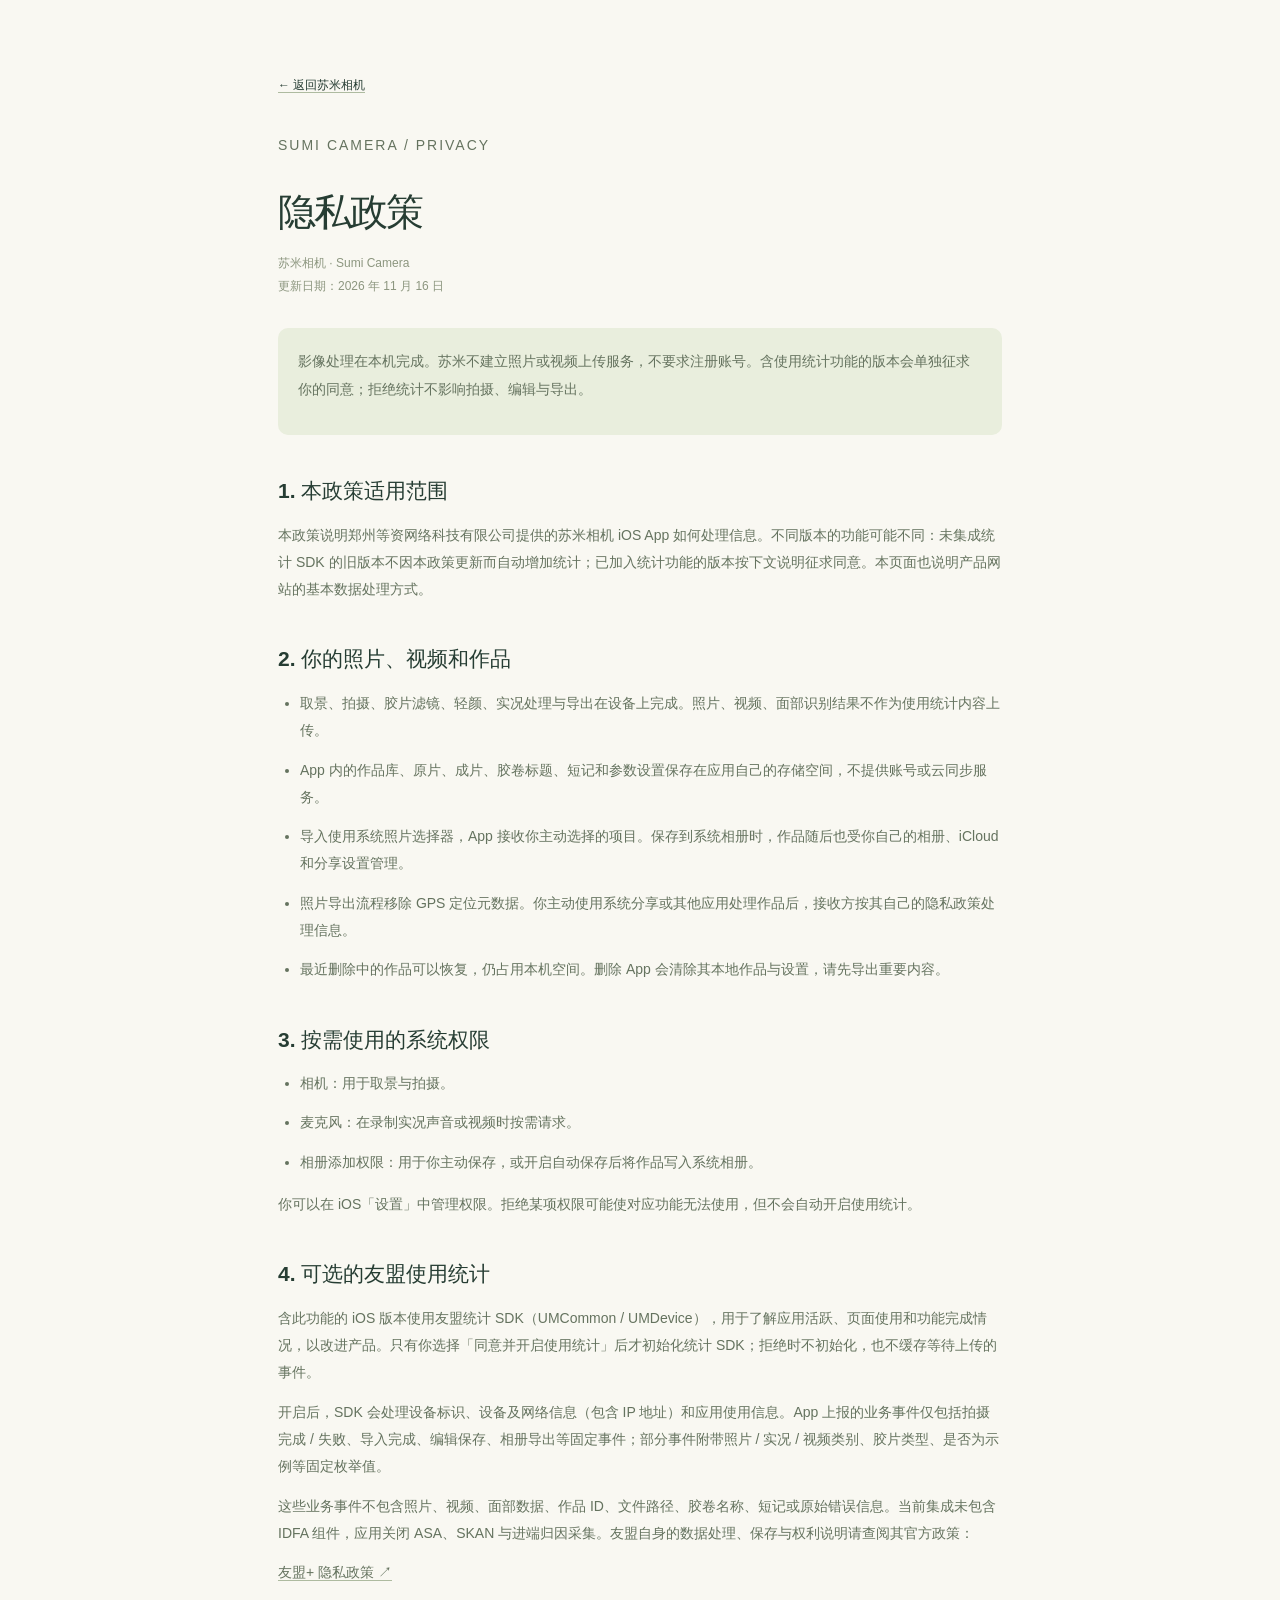
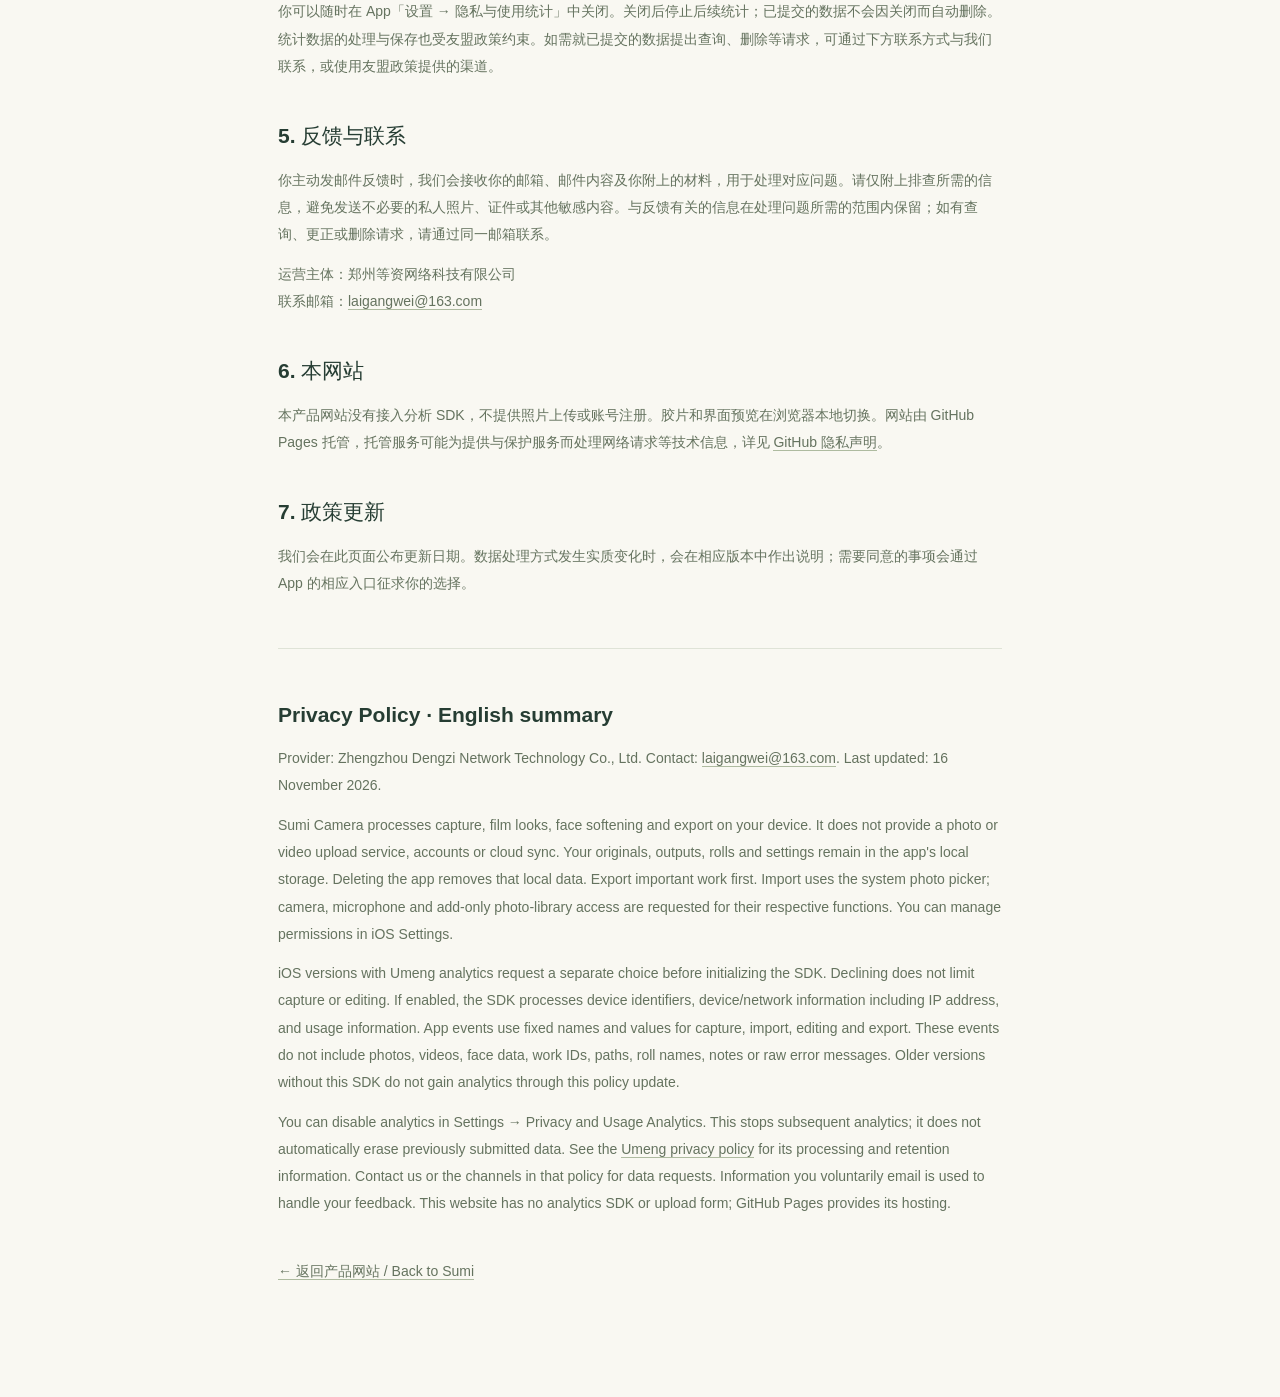
==== privacy.html @ a6e63b5b "将苏米相机支持页升级为完整产品网站 延续浅色胶片风格，加入真实 iOS 界面、胶卷与配方介绍及六款同源胶片预览。保留支持邮箱并按现有授权流程更新隐私说明。" ====
<!doctype html>
<html lang="zh-Hans"><head><meta charset="utf-8"><meta name="viewport" content="width=device-width,initial-scale=1"><meta name="theme-color" content="#f9f8f2"><title>隐私政策 · 苏米相机 Sumi Camera</title><meta name="description" content="苏米相机的影像本机处理、权限、可选使用统计及隐私联系方式。"><link rel="icon" href="assets/icon.png"><link rel="stylesheet" href="style.css?v=20261116-sumi"></head>
<body><main class="policy-page"><a class="back-link" href="index.html">← 返回苏米相机</a><p class="eyebrow" style="margin-top:35px">SUMI CAMERA / PRIVACY</p><h1>隐私政策</h1><p class="policy-meta">苏米相机 · Sumi Camera<br>更新日期：2026 年 11 月 16 日</p><div class="policy-callout"><p>影像处理在本机完成。苏米不建立照片或视频上传服务，不要求注册账号。含使用统计功能的版本会单独征求你的同意；拒绝统计不影响拍摄、编辑与导出。</p></div>
<h2>1. 本政策适用范围</h2><p>本政策说明郑州等资网络科技有限公司提供的苏米相机 iOS App 如何处理信息。不同版本的功能可能不同：未集成统计 SDK 的旧版本不因本政策更新而自动增加统计；已加入统计功能的版本按下文说明征求同意。本页面也说明产品网站的基本数据处理方式。</p>
<h2>2. 你的照片、视频和作品</h2><ul><li>取景、拍摄、胶片滤镜、轻颜、实况处理与导出在设备上完成。照片、视频、面部识别结果不作为使用统计内容上传。</li><li>App 内的作品库、原片、成片、胶卷标题、短记和参数设置保存在应用自己的存储空间，不提供账号或云同步服务。</li><li>导入使用系统照片选择器，App 接收你主动选择的项目。保存到系统相册时，作品随后也受你自己的相册、iCloud 和分享设置管理。</li><li>照片导出流程移除 GPS 定位元数据。你主动使用系统分享或其他应用处理作品后，接收方按其自己的隐私政策处理信息。</li><li>最近删除中的作品可以恢复，仍占用本机空间。删除 App 会清除其本地作品与设置，请先导出重要内容。</li></ul>
<h2>3. 按需使用的系统权限</h2><ul><li><strong>相机：</strong>用于取景与拍摄。</li><li><strong>麦克风：</strong>在录制实况声音或视频时按需请求。</li><li><strong>相册添加权限：</strong>用于你主动保存，或开启自动保存后将作品写入系统相册。</li></ul><p>你可以在 iOS「设置」中管理权限。拒绝某项权限可能使对应功能无法使用，但不会自动开启使用统计。</p>
<h2>4. 可选的友盟使用统计</h2><p>含此功能的 iOS 版本使用友盟统计 SDK（UMCommon / UMDevice），用于了解应用活跃、页面使用和功能完成情况，以改进产品。只有你选择「同意并开启使用统计」后才初始化统计 SDK；拒绝时不初始化，也不缓存等待上传的事件。</p><p>开启后，SDK 会处理设备标识、设备及网络信息（包含 IP 地址）和应用使用信息。App 上报的业务事件仅包括拍摄完成 / 失败、导入完成、编辑保存、相册导出等固定事件；部分事件附带照片 / 实况 / 视频类别、胶片类型、是否为示例等固定枚举值。</p><p>这些业务事件不包含照片、视频、面部数据、作品 ID、文件路径、胶卷名称、短记或原始错误信息。当前集成未包含 IDFA 组件，应用关闭 ASA、SKAN 与进端归因采集。友盟自身的数据处理、保存与权利说明请查阅其官方政策：</p><p><a href="https://www.umeng.com/page/policy" target="_blank" rel="noopener noreferrer">友盟+ 隐私政策 ↗</a></p><p>你可以随时在 App「设置 → 隐私与使用统计」中关闭。关闭后停止后续统计；已提交的数据不会因关闭而自动删除。统计数据的处理与保存也受友盟政策约束。如需就已提交的数据提出查询、删除等请求，可通过下方联系方式与我们联系，或使用友盟政策提供的渠道。</p>
<h2>5. 反馈与联系</h2><p>你主动发邮件反馈时，我们会接收你的邮箱、邮件内容及你附上的材料，用于处理对应问题。请仅附上排查所需的信息，避免发送不必要的私人照片、证件或其他敏感内容。与反馈有关的信息在处理问题所需的范围内保留；如有查询、更正或删除请求，请通过同一邮箱联系。</p><p>运营主体：郑州等资网络科技有限公司<br>联系邮箱：<a href="mailto:laigangwei@163.com">laigangwei@163.com</a></p>
<h2>6. 本网站</h2><p>本产品网站没有接入分析 SDK，不提供照片上传或账号注册。胶片和界面预览在浏览器本地切换。网站由 GitHub Pages 托管，托管服务可能为提供与保护服务而处理网络请求等技术信息，详见 <a href="https://docs.github.com/en/site-policy/privacy-policies/github-general-privacy-statement" target="_blank" rel="noopener noreferrer">GitHub 隐私声明</a>。</p>
<h2>7. 政策更新</h2><p>我们会在此页面公布更新日期。数据处理方式发生实质变化时，会在相应版本中作出说明；需要同意的事项会通过 App 的相应入口征求你的选择。</p>
<hr><h2 lang="en">Privacy Policy · English summary</h2><div lang="en"><p>Provider: Zhengzhou Dengzi Network Technology Co., Ltd. Contact: <a href="mailto:laigangwei@163.com">laigangwei@163.com</a>. Last updated: 16 November 2026.</p><p>Sumi Camera processes capture, film looks, face softening and export on your device. It does not provide a photo or video upload service, accounts or cloud sync. Your originals, outputs, rolls and settings remain in the app's local storage. Deleting the app removes that local data. Export important work first. Import uses the system photo picker; camera, microphone and add-only photo-library access are requested for their respective functions. You can manage permissions in iOS Settings.</p><p>iOS versions with Umeng analytics request a separate choice before initializing the SDK. Declining does not limit capture or editing. If enabled, the SDK processes device identifiers, device/network information including IP address, and usage information. App events use fixed names and values for capture, import, editing and export. These events do not include photos, videos, face data, work IDs, paths, roll names, notes or raw error messages. Older versions without this SDK do not gain analytics through this policy update.</p><p>You can disable analytics in Settings → Privacy and Usage Analytics. This stops subsequent analytics; it does not automatically erase previously submitted data. See the <a href="https://www.umeng.com/page/policy">Umeng privacy policy</a> for its processing and retention information. Contact us or the channels in that policy for data requests. Information you voluntarily email is used to handle your feedback. This website has no analytics SDK or upload form; GitHub Pages provides its hosting.</p></div><p style="margin-top:40px"><a href="index.html">← 返回产品网站 / Back to Sumi</a></p></main></body></html>
---- style.css ----
:root{color-scheme:light;--paper:#f9f8f2;--ink:#263d33;--muted:#727b6c;--sage:#e8ecdf;--line:#dfe3d7;--gold:#b2a078;font-family:-apple-system,BlinkMacSystemFont,"PingFang SC","Microsoft YaHei",sans-serif;font-synthesis:none}
*{box-sizing:border-box}html{scroll-behavior:smooth;scroll-padding-top:100px}body{margin:0;background:var(--paper);color:var(--ink);font-size:15px;line-height:1.8}a{color:inherit;text-decoration:none}button{font:inherit;color:inherit;cursor:pointer}img{display:block;max-width:100%}button,a,summary{-webkit-tap-highlight-color:transparent}button:focus-visible,a:focus-visible,summary:focus-visible{outline:3px solid #929f78;outline-offset:5px}p,h1,h2,h3,figure{margin:0}button{touch-action:manipulation}::selection{background:#d7dfc5}.wrap{width:min(1120px,calc(100% - 80px));margin-inline:auto}.section{padding:110px 0}.eyebrow{font-size:11px;font-weight:500;letter-spacing:2px;color:var(--muted)}h1,h2,h3{font-weight:570}h1,h2{letter-spacing:-2px;line-height:1.22}h2{font-size:52px}h3{line-height:1.5;letter-spacing:-.5px}.skip-link{position:fixed;top:-100px;left:20px;padding:10px 20px;background:#fff;z-index:10}.skip-link:focus{top:10px}.button{display:inline-flex;align-items:center;justify-content:center;gap:24px;padding:13px 25px;background:var(--ink);color:#fff;border:1px solid var(--ink);border-radius:40px;font-size:13px;line-height:1.7;transition:background .2s,transform .2s}.button:hover{background:#45624c;transform:translateY(-2px)}.button.small{font-size:12px;padding:9px 19px;gap:15px}.text-link{display:inline-flex;align-items:center;gap:20px;border-bottom:1px solid #b6c0ab;padding-bottom:4px;font-size:13px}.text-link:hover{color:#637953}.availability{color:var(--muted);font-size:11px;letter-spacing:.3px}
.site-header{position:sticky;top:0;z-index:5;background:rgba(249,248,242,.92);backdrop-filter:blur(20px);border-bottom:1px solid #e6e8de}.header-inner{width:min(1280px,calc(100% - 64px));height:83px;margin:auto;display:flex;align-items:center;justify-content:space-between;gap:24px}.brand{display:flex;gap:12px;align-items:center}.brand img{width:38px;height:38px;border-radius:11px}.brand-name{font:30px/1 Georgia,"Times New Roman",serif;letter-spacing:-1.2px;display:flex;align-items:center;gap:17px}.brand-name>span{font:12px/1.5 -apple-system,"PingFang SC",sans-serif;letter-spacing:1px;padding-left:16px;border-left:1px solid #cfd6c8}.site-header nav{display:flex;gap:33px;font-size:12px;color:#6e7868}.site-header nav a:hover{color:var(--ink)}
.hero{position:relative;overflow:hidden;background:radial-gradient(ellipse at 82% 20%,#e7eddd 0,transparent 53%),radial-gradient(ellipse at 26% 50%,#fbf8e9 0,transparent 63%)}.hero-grid{display:grid;grid-template-columns:1.03fr 1fr;align-items:center;gap:25px;padding-top:65px;padding-bottom:55px}.hero h1{font-size:clamp(48px,5.25vw,70px);margin:28px 0 29px;line-height:1.25}.hero-description{font-size:15px;line-height:2;color:#6e7867}.hero-actions{display:flex;gap:26px;align-items:center;margin-top:32px;flex-wrap:wrap}.hero-copy>.availability{margin-top:17px}.hero-notes{display:flex;gap:21px;margin-top:40px;font-size:11px;color:#78836f}.hero-notes span:before{content:'·';margin-right:7px}.hero-visual{position:relative;min-height:655px;margin-right:-10px}.hero-halo{position:absolute;width:475px;height:475px;border:1px solid #dbe2cf;border-radius:50%;left:15px;top:80px;background:radial-gradient(circle,#dce4cc88,transparent 70%)}.hero-halo:before{content:'';position:absolute;inset:28px;border:1px solid #dfe5d6;border-radius:50%}.phone{display:block;border:6px solid #252b24;border-radius:30px;background:#0b0e0b;box-shadow:0 25px 45px #263b3326,0 3px 6px #263b3317;transition:transform .25s}.phone:hover{transform:translateY(-4px)}.phone img{width:100%;height:auto;border-radius:23px}.hero-camera{position:absolute;width:262px;right:9px;top:0;z-index:2}.hero-roll{position:absolute;width:200px;left:13px;top:131px;transform:rotate(-5deg);z-index:1}.hero-visual figcaption{font-size:11px;color:#6a7760;margin-top:15px;text-align:center}.hero-camera figcaption{margin-top:18px}.screen-note{position:absolute;font-size:10px;letter-spacing:.5px;color:#8c9582;bottom:0;left:0;right:0;text-align:center}.hero-bottom{border-top:1px solid #dbe0d0;display:flex;align-items:center;gap:38px;font-size:11px;color:#7b856f;padding-top:22px;padding-bottom:24px}.hero-bottom a{margin-left:auto;display:flex;gap:20px}
.moment-section{padding:90px 0 10px}.moment{position:relative;overflow:hidden;border-radius:22px;background:#e3e7db}.moment>img{width:100%;height:auto}.moment-copy{position:absolute;top:50px;left:52px;color:#344739}.moment-copy .eyebrow{font-size:9px;letter-spacing:1.5px;color:#69715d}.moment-copy h2{font-size:45px;margin:18px 0 20px}.moment-copy>p:last-child{font-size:12px;line-height:1.9}.moment figcaption{position:absolute;bottom:0;left:0;right:0;display:flex;justify-content:space-between;padding:18px 25px;background:linear-gradient(transparent,#1a302c66);color:#fff;font-size:9px;letter-spacing:1px}.section-heading>h2{margin:20px 0 25px}.section-heading>p:last-child{color:var(--muted);font-size:14px;line-height:2}.centered{text-align:center}.step-tabs{display:flex;justify-content:center;gap:9px;margin:44px 0 35px}.step-tabs button{background:transparent;border:1px solid var(--line);border-radius:30px;padding:10px 23px;font-size:12px;color:#78836f;white-space:nowrap}.step-tabs button[aria-selected="true"]{background:var(--ink);color:white;border-color:var(--ink)}.step-panel{display:grid;grid-template-columns:1fr 1fr;gap:85px;align-items:center;padding:60px 85px;border:1px solid var(--line);border-radius:24px;background:linear-gradient(120deg,#e9eddf99,#fbfaf580)}.step-visual{display:flex;flex-direction:column;align-items:center}.walkthrough{width:246px}.step-visual figcaption{font-size:10px;color:#86917b;margin-top:20px;text-align:center}.step-number{font-size:10px;letter-spacing:2px;color:#899679}.step-copy h3{font-size:30px;line-height:1.5;margin:21px 0}.step-copy>p:not(.step-path){font-size:14px;line-height:2;color:#77816e}.step-copy ul{list-style:none;margin:23px 0;padding:0;color:#6e7967;font-size:12px;line-height:1.9}.step-copy li{position:relative;padding-left:19px;margin-bottom:12px}.step-copy li:before{content:'↗';position:absolute;left:0;color:#9d9d76}.step-path{font-size:10px;color:#8e9785;line-height:1.8;padding-top:17px;border-top:1px solid #dce2d2;margin-top:23px;margin-bottom:26px}.step-copy .text-link{font-size:11px}
.films{padding-top:60px;background:linear-gradient(180deg,transparent,#edf0e7aa)}.film-studio{display:grid;grid-template-columns:1fr 255px;gap:45px;margin-top:48px;align-items:start}.film-figure{padding:18px;background:#fffef9;border:1px solid var(--line);border-radius:16px;box-shadow:0 12px 32px #66725b08}.film-figure img{width:100%;height:auto;aspect-ratio:1536/1024;object-fit:contain;background:#f2f1eb}.film-figure figcaption{display:flex;justify-content:space-between;font-size:9px;letter-spacing:1px;color:#7a8471;padding-top:15px}.film-controls>.eyebrow{font-size:9px;letter-spacing:2px;margin-bottom:12px}.film-buttons{display:grid;grid-template-columns:1fr 1fr;gap:8px}.film-buttons button{background:#fff8;border:1px solid #dfe4d7;border-radius:9px;display:flex;align-items:center;text-align:left;gap:9px;padding:14px 11px;position:relative;font-size:13px}.film-buttons button[aria-pressed="true"]{border-color:#657954;background:#e1e8d5}.film-buttons small{display:block;font-size:6px;letter-spacing:.5px;color:#8a927d;white-space:nowrap;margin-top:2px}.swatch{width:14px;height:27px;border-radius:20px;flex-shrink:0}.cyan{background:linear-gradient(#6c887b,#d1d8bd)}.daylight{background:linear-gradient(#81a09a,#e6ce8a)}.cinema{background:linear-gradient(#3a5a51,#919d8e)}.amber{background:linear-gradient(#a78b58,#dec7a0)}.faded{background:linear-gradient(#a3aa8b,#ddd8c1)}.monochrome{background:linear-gradient(#363c36,#d6d6cc)}.film-order{display:none}.film-detail{font-size:12px;line-height:1.9;color:#718067;margin-top:19px;min-height:48px}.original-button{border:0;border-bottom:1px solid #b4c0a8;border-radius:0;padding:4px 0;background:transparent;font-size:10px;margin-top:12px}.original-button span{margin-left:12px}.original-button[aria-pressed="true"]{color:#263d33;font-weight:650}.image-note{text-align:center;color:#919a86;font-size:10px;margin-top:23px}
.essentials{background:#293d32;color:#f1f0e4}.essentials .eyebrow{color:#a6b39a}.essentials-grid{display:grid;grid-template-columns:repeat(3,1fr);gap:45px;margin-top:60px}.essentials-grid article{border-top:1px solid #5c6d57;padding-top:26px}.feature-mark{display:block;font-size:39px;line-height:1.2;color:#c2c6a4;margin-bottom:24px;font-family:Georgia,serif}.essentials-grid .eyebrow{font-size:8px;letter-spacing:1.4px}.essentials h3{font-size:21px;margin:18px 0}.essentials article>p:not(.eyebrow){font-size:12px;color:#bac4af;line-height:2}.essentials article>p.feature-note{font-size:10px;color:#95a48a;margin-top:20px}.support-grid{display:grid;grid-template-columns:1fr 1fr;gap:95px}.support h2{margin:22px 0 28px}.support p{font-size:13px;color:var(--muted);line-height:2}.support .eyebrow{font-size:10px}.contact-email{display:inline-flex;gap:30px;align-items:center;font-size:19px;border-bottom:1px solid #c1cab6;padding-bottom:5px;margin-top:30px}.support p.support-brand{font-size:10px;color:#909986;margin-top:21px}.faq details{border-top:1px solid var(--line);padding:23px 0}.faq details:last-child{border-bottom:1px solid var(--line)}.faq summary{font-size:14px;cursor:pointer;list-style:none;display:flex;align-items:center;justify-content:space-between;gap:20px}.faq summary::-webkit-details-marker{display:none}.faq summary:after{content:'+';font-size:19px;color:#95a183;font-weight:300}.faq details[open] summary:after{content:'−'}.faq details p{font-size:12px;line-height:1.95;margin-top:16px}.faq details a{font-size:11px;border-bottom:1px solid #aebba0;display:inline-block;margin-top:12px}.download-section{padding:100px 0;background:radial-gradient(ellipse at 50% 70%,#dce6c6 0,#eaf0df 36%,#f4f5e9 75%);text-align:center}.download-icon{border-radius:23px;box-shadow:0 12px 30px #33463013;margin:0 auto 33px;width:82px;height:82px}.download-inner h2{font-size:57px;line-height:1.3;margin:22px 0}.download-inner>p:not(.eyebrow){font-size:14px;color:#7b866f}.download-inner .button{margin-top:30px}.download-inner>.availability{display:block;margin-top:17px}.privacy-summary{padding-top:50px;padding-bottom:45px;display:grid;grid-template-columns:180px 1fr;gap:12px 35px}.privacy-summary h2{font-size:15px;line-height:1.9;letter-spacing:0}.privacy-summary p{font-size:11px;line-height:1.9;color:#86917b}.privacy-summary .text-link{grid-column:2;width:fit-content;font-size:10px}.site-footer{border-top:1px solid var(--line);padding-top:27px;padding-bottom:35px;display:flex;align-items:center;gap:35px;flex-wrap:wrap}.footer-brand{font:25px Georgia,serif}.footer-brand span{font:10px -apple-system,"PingFang SC",sans-serif;margin-left:10px;color:#7d8972}.site-footer nav{display:flex;gap:25px;font-size:10px;color:#7f8a73;margin-left:auto}.site-footer>p{font-size:9px;color:#9ba38f;width:100%;margin-top:-15px}.image-dialog{border:1px solid #4e5d47;border-radius:16px;background:#f5f4e9;color:var(--ink);padding:15px;max-width:95vw;max-height:94vh;overflow:auto}.image-dialog::backdrop{background:#14231bd9;backdrop-filter:blur(8px)}.dialog-toolbar{display:flex;justify-content:space-between;align-items:center;gap:30px;margin-bottom:12px;font-size:11px}.dialog-toolbar button{border:0;border-radius:22px;background:#e3e9d9;padding:8px 15px;font-size:11px}.dialog-toolbar button span{font-size:16px;margin-left:10px}.image-dialog>img{max-height:calc(90vh - 70px);max-width:85vw;width:auto;height:auto;object-fit:contain;margin:auto;border-radius:5px}
.policy-page{max-width:780px;margin:auto;padding:70px 28px 100px}.policy-page h1{font-size:38px;margin:30px 0 16px}.policy-page h2{font-size:21px;letter-spacing:0;line-height:1.5;margin:40px 0 15px}.policy-page h3{font-size:16px;margin:25px 0 10px}.policy-page p,.policy-page li{font-size:14px;color:#65735f;line-height:1.95;margin-bottom:12px}.policy-page ul{padding-left:22px}.policy-page a{border-bottom:1px solid #aebba0;overflow-wrap:anywhere}.policy-page .policy-meta{font-size:12px;color:#8c967f}.policy-callout{padding:20px;background:#e9eedd;border-radius:10px;margin:30px 0}.policy-page hr{border:0;border-top:1px solid var(--line);margin:50px 0}.policy-page .back-link{font-size:12px}
@media(min-width:1400px){.hero-grid{gap:60px}.hero-camera{right:18px}.hero-roll{left:18px}}
@media(max-width:1050px){.wrap{width:calc(100% - 64px)}h2{font-size:46px}.hero-grid{gap:15px}.hero h1{font-size:52px}.hero-visual{min-height:590px}.hero-camera{width:229px;right:0;top:15px}.hero-roll{width:172px;left:0;top:140px}.hero-halo{width:380px;height:380px;left:0;top:100px}.hero-actions{gap:18px}.hero-description{font-size:13px}.hero-actions .button{font-size:12px;padding:12px 20px}.hero-actions .text-link{font-size:11px}.hero-bottom{gap:27px}.step-panel{padding:48px;gap:50px}.walkthrough{width:230px}.step-copy h3{font-size:27px}.film-studio{gap:30px;grid-template-columns:1fr 240px}.film-buttons button{padding:12px 8px;gap:7px}.essentials-grid{gap:30px}.essentials h3{font-size:19px}.support-grid{gap:50px}.contact-email{font-size:17px}.moment-copy{top:35px;left:40px}.moment-copy h2{font-size:40px}}
@media(max-width:760px){html{scroll-padding-top:75px}.wrap{width:calc(100% - 40px)}.section{padding:75px 0}.header-inner{width:calc(100% - 36px);height:69px;gap:15px}.brand{gap:8px}.brand img{width:31px;height:31px;border-radius:9px}.brand-name{font-size:26px}.brand-name>span{display:none}.site-header nav{gap:22px;font-size:11px}.site-header nav a:nth-child(2){display:none}.button.small{padding:8px 14px;gap:10px;font-size:10px}.hero-grid{grid-template-columns:minmax(0,1fr);padding-top:50px;padding-bottom:27px;gap:35px}.hero-copy{text-align:center}.hero .eyebrow{font-size:9px}.hero h1{font-size:clamp(39px,12.5vw,53px);letter-spacing:-2px;margin:25px 0}.hero-description{font-size:13px;line-height:1.95}.hero-actions{justify-content:center;gap:20px;margin-top:25px}.hero-notes{justify-content:center;margin-top:25px;font-size:10px}.hero-visual{width:100%;max-width:385px;min-width:0;min-height:570px;margin:0 auto}.hero-camera{width:229px;top:0;right:8px}.hero-roll{width:169px;top:116px;left:0}.hero-halo{width:350px;height:350px;top:70px;left:10px}.screen-note{font-size:9px}.hero-bottom{justify-content:center;gap:16px;font-size:8px;padding:17px 0}.hero-bottom a{display:none}.moment-section{padding:55px 0 0}.moment-copy{top:23px;left:24px}.moment-copy .eyebrow{font-size:6px;letter-spacing:1px}.moment-copy h2{font-size:30px;margin:10px 0}.moment-copy>p:last-child{font-size:9px}.moment{border-radius:14px}.moment figcaption{font-size:7px;padding:12px 15px;letter-spacing:.5px}.section-heading>h2{font-size:40px;margin:17px 0 22px}.section-heading>p:last-child{font-size:12px}.step-tabs{gap:6px;margin:32px 0 23px;flex-wrap:wrap}.step-tabs button{padding:8px 17px;font-size:10px}.step-panel{grid-template-columns:1fr;gap:40px;padding:35px 25px;border-radius:18px}.step-visual{grid-row:2}.walkthrough{width:236px}.step-copy{max-width:400px;margin:auto}.step-copy h3{font-size:29px;margin:15px 0}.step-copy>p:not(.step-path){font-size:12px}.step-copy ul{font-size:11px}.step-copy li{margin-bottom:9px}.step-path{margin-top:18px;margin-bottom:20px;font-size:9px}.step-visual figcaption{font-size:9px}.films{padding-top:25px}.film-studio{grid-template-columns:1fr;gap:25px;margin-top:30px}.film-figure{padding:12px;border-radius:11px}.film-figure figcaption{font-size:8px;padding-top:12px}.film-controls>.eyebrow{display:none}.film-buttons{grid-template-columns:repeat(3,1fr);gap:7px}.film-buttons button{padding:11px 10px;gap:10px}.film-buttons small{font-size:6px}.film-detail{margin-top:15px;min-height:0;font-size:11px}.original-button{margin-top:7px}.image-note{font-size:8px;line-height:1.8;margin-top:19px}.essentials .section-heading>h2{font-size:40px}.essentials-grid{grid-template-columns:1fr;gap:35px;margin-top:40px}.essentials-grid article{padding-top:22px}.feature-mark{font-size:35px;margin-bottom:15px}.essentials h3{font-size:22px;margin:14px 0}.essentials article>p:not(.eyebrow){font-size:12px}.essentials article>p.feature-note{font-size:9px;margin-top:15px}.support-grid{grid-template-columns:1fr;gap:45px}.support h2{font-size:40px}.support p{font-size:12px}.contact-email{font-size:18px;margin-top:24px}.faq details{padding:20px 0}.faq summary{font-size:13px}.download-section{padding:75px 0}.download-inner h2{font-size:47px}.download-inner .eyebrow{font-size:8px}.download-icon{width:70px;height:70px;border-radius:20px}.download-inner>p:not(.eyebrow){font-size:12px}.privacy-summary{grid-template-columns:1fr;padding-top:35px;padding-bottom:30px;gap:12px}.privacy-summary .text-link{grid-column:1}.privacy-summary h2{font-size:14px}.privacy-summary p{font-size:10px}.site-footer{gap:25px;padding-top:25px;padding-bottom:25px}.site-footer nav{gap:16px;font-size:9px}.site-footer>p{font-size:8px;margin-top:-10px}.footer-brand{font-size:23px}.footer-brand span{display:none}.policy-page{padding:45px 23px 70px}.policy-page h1{font-size:30px}.policy-page h2{font-size:19px}.policy-page p,.policy-page li{font-size:13px}}
@media(max-width:380px){.site-header nav a:first-child{display:none}.hero h1{font-size:clamp(39px,12.5vw,46px)}.hero-visual{min-height:510px}.hero-camera{width:202px;right:0}.hero-roll{width:148px;left:0;top:105px}.hero-halo{width:285px;height:285px;left:0}.hero-actions{gap:16px}.hero-actions .button{font-size:11px;gap:13px}.hero-actions .text-link{font-size:10px}.hero-bottom{gap:11px;font-size:7px}.moment-copy{top:16px;left:17px}.moment-copy h2{font-size:25px}.moment-copy>p:last-child{font-size:8px}.moment-copy .eyebrow{font-size:5px}.moment figcaption{font-size:6px}.film-buttons button{gap:7px;padding:10px 8px}.film-buttons small{font-size:5px}.film-buttons button{font-size:12px}.swatch{width:11px;height:23px}.step-tabs button{padding:8px 13px}.section-heading>h2,.support h2{font-size:36px}.step-copy h3{font-size:26px}.contact-email{font-size:16px}.hero-notes{gap:15px}.privacy-summary .text-link{font-size:9px}}
@media(prefers-reduced-motion:reduce){html{scroll-behavior:auto}*,*:before,*:after{transition:none!important;animation:none!important}}
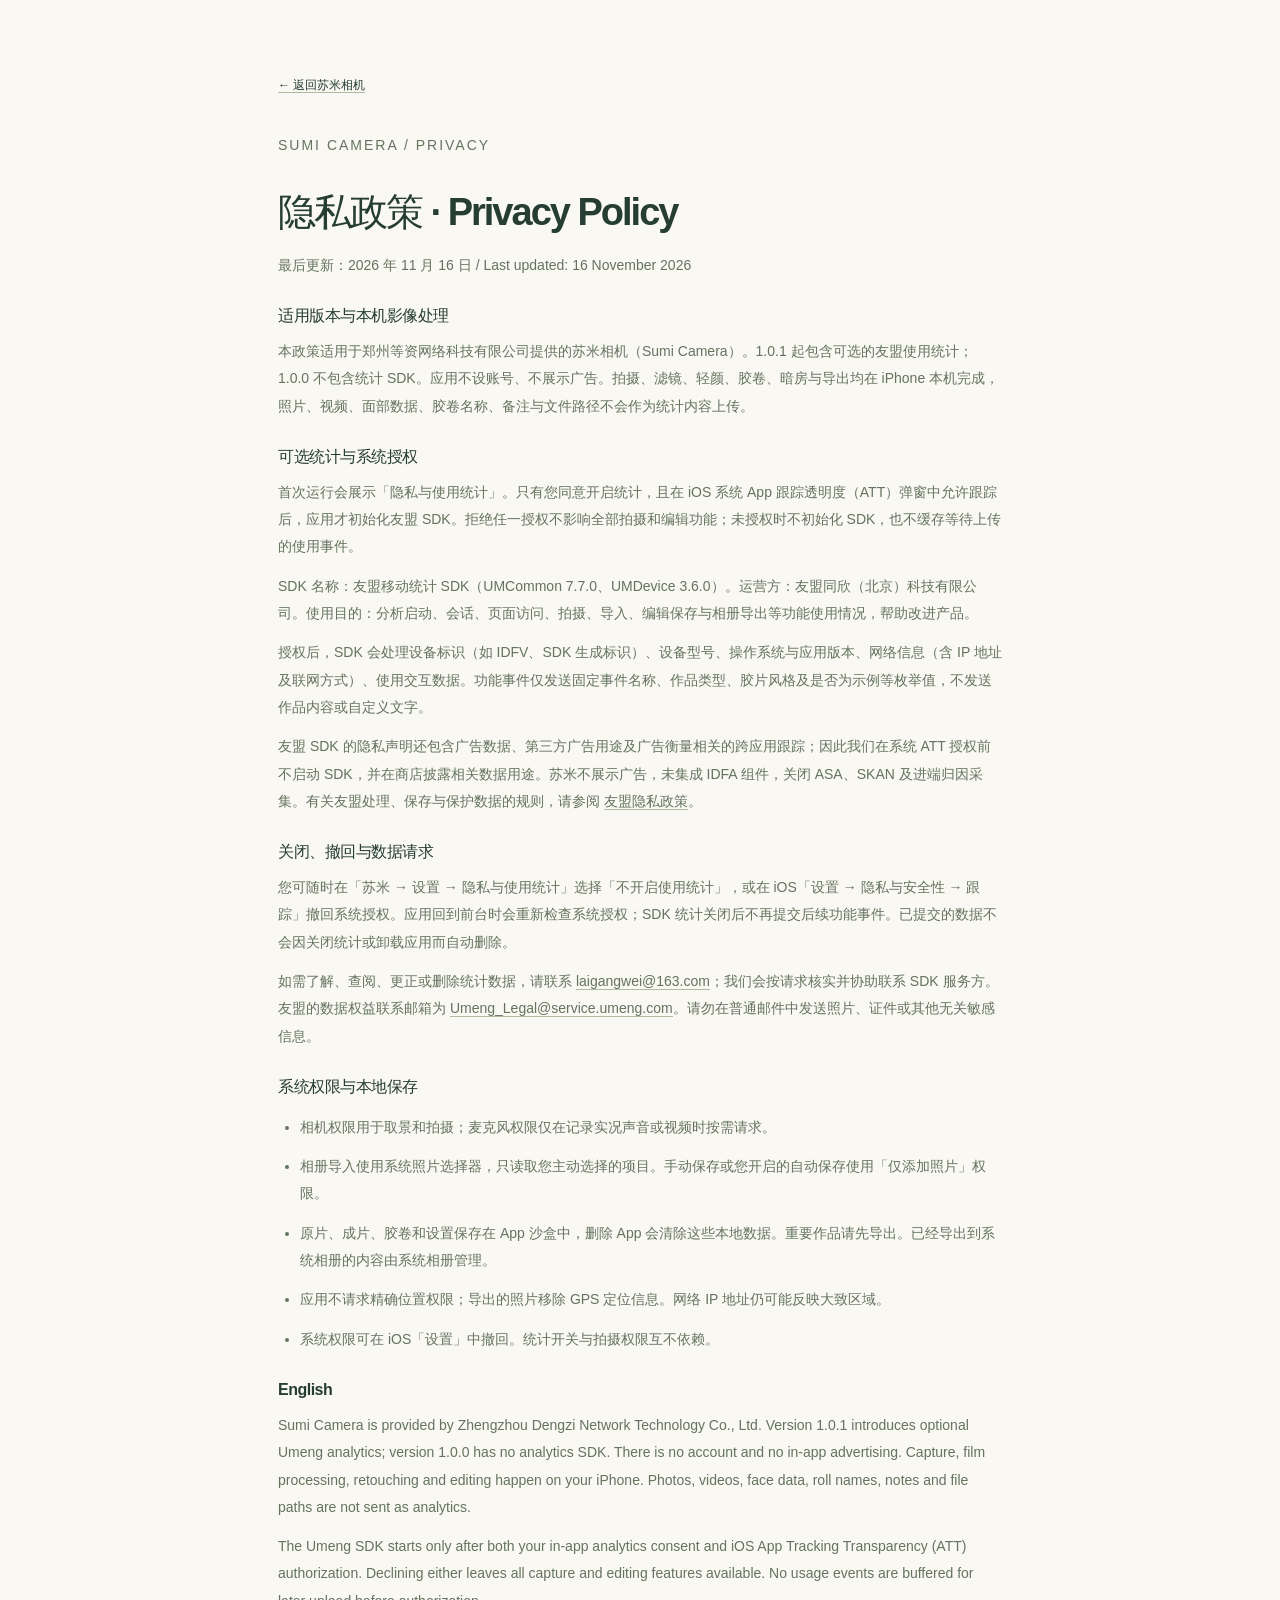
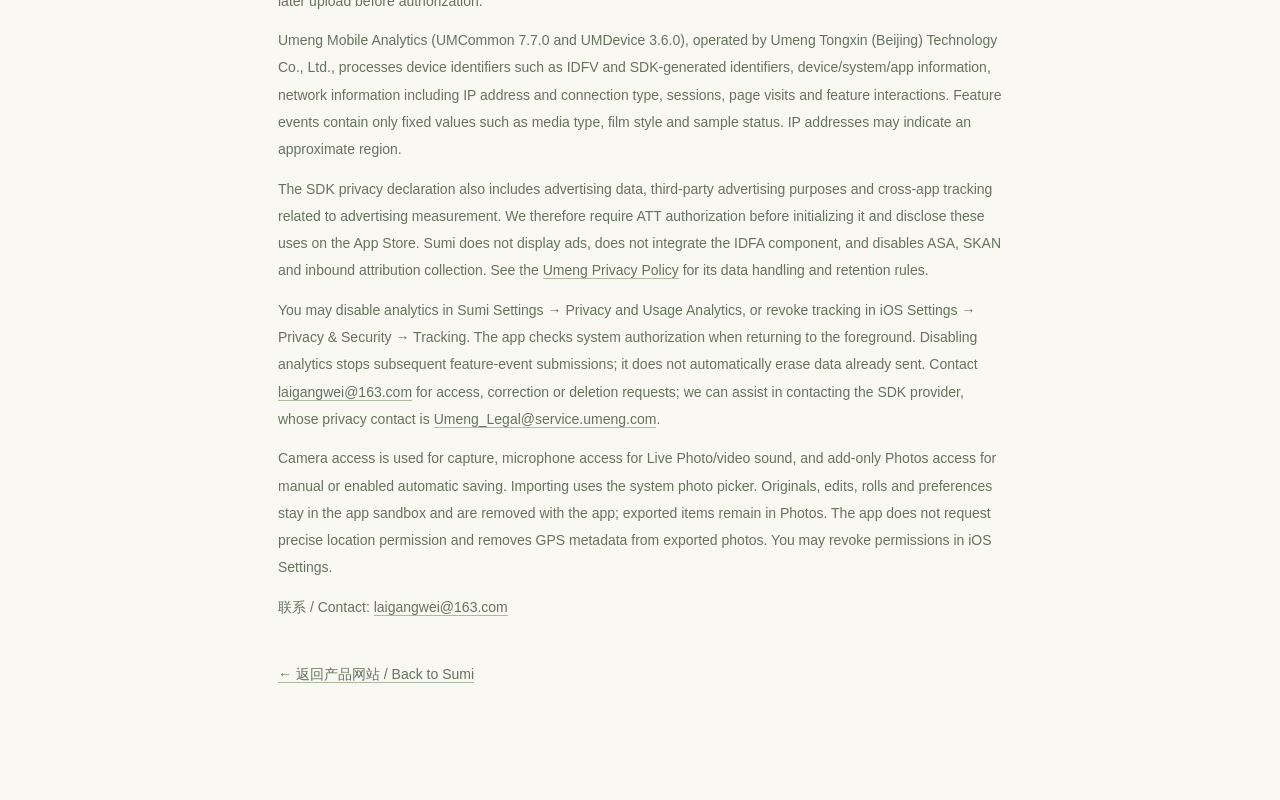
==== commit 37fae934: "合并最新 ATT 隐私声明并保留产品网站改版" ====
--- a/privacy.html
+++ b/privacy.html
@@ -1,11 +1,31 @@
 <!doctype html>
-<html lang="zh-Hans"><head><meta charset="utf-8"><meta name="viewport" content="width=device-width,initial-scale=1"><meta name="theme-color" content="#f9f8f2"><title>隐私政策 · 苏米相机 Sumi Camera</title><meta name="description" content="苏米相机的影像本机处理、权限、可选使用统计及隐私联系方式。"><link rel="icon" href="assets/icon.png"><link rel="stylesheet" href="style.css?v=20261116-sumi"></head>
-<body><main class="policy-page"><a class="back-link" href="index.html">← 返回苏米相机</a><p class="eyebrow" style="margin-top:35px">SUMI CAMERA / PRIVACY</p><h1>隐私政策</h1><p class="policy-meta">苏米相机 · Sumi Camera<br>更新日期：2026 年 11 月 16 日</p><div class="policy-callout"><p>影像处理在本机完成。苏米不建立照片或视频上传服务，不要求注册账号。含使用统计功能的版本会单独征求你的同意；拒绝统计不影响拍摄、编辑与导出。</p></div>
-<h2>1. 本政策适用范围</h2><p>本政策说明郑州等资网络科技有限公司提供的苏米相机 iOS App 如何处理信息。不同版本的功能可能不同：未集成统计 SDK 的旧版本不因本政策更新而自动增加统计；已加入统计功能的版本按下文说明征求同意。本页面也说明产品网站的基本数据处理方式。</p>
-<h2>2. 你的照片、视频和作品</h2><ul><li>取景、拍摄、胶片滤镜、轻颜、实况处理与导出在设备上完成。照片、视频、面部识别结果不作为使用统计内容上传。</li><li>App 内的作品库、原片、成片、胶卷标题、短记和参数设置保存在应用自己的存储空间，不提供账号或云同步服务。</li><li>导入使用系统照片选择器，App 接收你主动选择的项目。保存到系统相册时，作品随后也受你自己的相册、iCloud 和分享设置管理。</li><li>照片导出流程移除 GPS 定位元数据。你主动使用系统分享或其他应用处理作品后，接收方按其自己的隐私政策处理信息。</li><li>最近删除中的作品可以恢复，仍占用本机空间。删除 App 会清除其本地作品与设置，请先导出重要内容。</li></ul>
-<h2>3. 按需使用的系统权限</h2><ul><li><strong>相机：</strong>用于取景与拍摄。</li><li><strong>麦克风：</strong>在录制实况声音或视频时按需请求。</li><li><strong>相册添加权限：</strong>用于你主动保存，或开启自动保存后将作品写入系统相册。</li></ul><p>你可以在 iOS「设置」中管理权限。拒绝某项权限可能使对应功能无法使用，但不会自动开启使用统计。</p>
-<h2>4. 可选的友盟使用统计</h2><p>含此功能的 iOS 版本使用友盟统计 SDK（UMCommon / UMDevice），用于了解应用活跃、页面使用和功能完成情况，以改进产品。只有你选择「同意并开启使用统计」后才初始化统计 SDK；拒绝时不初始化，也不缓存等待上传的事件。</p><p>开启后，SDK 会处理设备标识、设备及网络信息（包含 IP 地址）和应用使用信息。App 上报的业务事件仅包括拍摄完成 / 失败、导入完成、编辑保存、相册导出等固定事件；部分事件附带照片 / 实况 / 视频类别、胶片类型、是否为示例等固定枚举值。</p><p>这些业务事件不包含照片、视频、面部数据、作品 ID、文件路径、胶卷名称、短记或原始错误信息。当前集成未包含 IDFA 组件，应用关闭 ASA、SKAN 与进端归因采集。友盟自身的数据处理、保存与权利说明请查阅其官方政策：</p><p><a href="https://www.umeng.com/page/policy" target="_blank" rel="noopener noreferrer">友盟+ 隐私政策 ↗</a></p><p>你可以随时在 App「设置 → 隐私与使用统计」中关闭。关闭后停止后续统计；已提交的数据不会因关闭而自动删除。统计数据的处理与保存也受友盟政策约束。如需就已提交的数据提出查询、删除等请求，可通过下方联系方式与我们联系，或使用友盟政策提供的渠道。</p>
-<h2>5. 反馈与联系</h2><p>你主动发邮件反馈时，我们会接收你的邮箱、邮件内容及你附上的材料，用于处理对应问题。请仅附上排查所需的信息，避免发送不必要的私人照片、证件或其他敏感内容。与反馈有关的信息在处理问题所需的范围内保留；如有查询、更正或删除请求，请通过同一邮箱联系。</p><p>运营主体：郑州等资网络科技有限公司<br>联系邮箱：<a href="mailto:laigangwei@163.com">laigangwei@163.com</a></p>
-<h2>6. 本网站</h2><p>本产品网站没有接入分析 SDK，不提供照片上传或账号注册。胶片和界面预览在浏览器本地切换。网站由 GitHub Pages 托管，托管服务可能为提供与保护服务而处理网络请求等技术信息，详见 <a href="https://docs.github.com/en/site-policy/privacy-policies/github-general-privacy-statement" target="_blank" rel="noopener noreferrer">GitHub 隐私声明</a>。</p>
-<h2>7. 政策更新</h2><p>我们会在此页面公布更新日期。数据处理方式发生实质变化时，会在相应版本中作出说明；需要同意的事项会通过 App 的相应入口征求你的选择。</p>
-<hr><h2 lang="en">Privacy Policy · English summary</h2><div lang="en"><p>Provider: Zhengzhou Dengzi Network Technology Co., Ltd. Contact: <a href="mailto:laigangwei@163.com">laigangwei@163.com</a>. Last updated: 16 November 2026.</p><p>Sumi Camera processes capture, film looks, face softening and export on your device. It does not provide a photo or video upload service, accounts or cloud sync. Your originals, outputs, rolls and settings remain in the app's local storage. Deleting the app removes that local data. Export important work first. Import uses the system photo picker; camera, microphone and add-only photo-library access are requested for their respective functions. You can manage permissions in iOS Settings.</p><p>iOS versions with Umeng analytics request a separate choice before initializing the SDK. Declining does not limit capture or editing. If enabled, the SDK processes device identifiers, device/network information including IP address, and usage information. App events use fixed names and values for capture, import, editing and export. These events do not include photos, videos, face data, work IDs, paths, roll names, notes or raw error messages. Older versions without this SDK do not gain analytics through this policy update.</p><p>You can disable analytics in Settings → Privacy and Usage Analytics. This stops subsequent analytics; it does not automatically erase previously submitted data. See the <a href="https://www.umeng.com/page/policy">Umeng privacy policy</a> for its processing and retention information. Contact us or the channels in that policy for data requests. Information you voluntarily email is used to handle your feedback. This website has no analytics SDK or upload form; GitHub Pages provides its hosting.</p></div><p style="margin-top:40px"><a href="index.html">← 返回产品网站 / Back to Sumi</a></p></main></body></html>
+<html lang="zh-Hans"><head><meta charset="utf-8"><meta name="viewport" content="width=device-width,initial-scale=1"><meta name="theme-color" content="#f9f8f2"><title>隐私政策 · 苏米相机 Sumi Camera</title><meta name="description" content="苏米相机的影像本机处理、权限、可选友盟统计、ATT 授权及数据权益联系方式。"><link rel="icon" href="assets/icon.png"><link rel="stylesheet" href="style.css?v=20261116-sumi"></head><body><main class="policy-page"><a class="back-link" href="index.html">← 返回苏米相机</a><p class="eyebrow" style="margin-top:35px">SUMI CAMERA / PRIVACY</p>
+<h1>隐私政策 · Privacy Policy</h1>
+<p class="sub">最后更新：2026 年 11 月 16 日 / Last updated: 16 November 2026</p>
+<h3>适用版本与本机影像处理</h3>
+<p>本政策适用于郑州等资网络科技有限公司提供的苏米相机（Sumi Camera）。1.0.1 起包含可选的友盟使用统计；1.0.0 不包含统计 SDK。应用不设账号、不展示广告。拍摄、滤镜、轻颜、胶卷、暗房与导出均在 iPhone 本机完成，照片、视频、面部数据、胶卷名称、备注与文件路径不会作为统计内容上传。</p>
+<h3>可选统计与系统授权</h3>
+<p>首次运行会展示「隐私与使用统计」。只有您同意开启统计，且在 iOS 系统 App 跟踪透明度（ATT）弹窗中允许跟踪后，应用才初始化友盟 SDK。拒绝任一授权不影响全部拍摄和编辑功能；未授权时不初始化 SDK，也不缓存等待上传的使用事件。</p>
+<p>SDK 名称：友盟移动统计 SDK（UMCommon 7.7.0、UMDevice 3.6.0）。运营方：友盟同欣（北京）科技有限公司。使用目的：分析启动、会话、页面访问、拍摄、导入、编辑保存与相册导出等功能使用情况，帮助改进产品。</p>
+<p>授权后，SDK 会处理设备标识（如 IDFV、SDK 生成标识）、设备型号、操作系统与应用版本、网络信息（含 IP 地址及联网方式）、使用交互数据。功能事件仅发送固定事件名称、作品类型、胶片风格及是否为示例等枚举值，不发送作品内容或自定义文字。</p>
+<p>友盟 SDK 的隐私声明还包含广告数据、第三方广告用途及广告衡量相关的跨应用跟踪；因此我们在系统 ATT 授权前不启动 SDK，并在商店披露相关数据用途。苏米不展示广告，未集成 IDFA 组件，关闭 ASA、SKAN 及进端归因采集。有关友盟处理、保存与保护数据的规则，请参阅 <a href="https://www.umeng.com/page/policy">友盟隐私政策</a>。</p>
+<h3>关闭、撤回与数据请求</h3>
+<p>您可随时在「苏米 → 设置 → 隐私与使用统计」选择「不开启使用统计」，或在 iOS「设置 → 隐私与安全性 → 跟踪」撤回系统授权。应用回到前台时会重新检查系统授权；SDK 统计关闭后不再提交后续功能事件。已提交的数据不会因关闭统计或卸载应用而自动删除。</p>
+<p>如需了解、查阅、更正或删除统计数据，请联系 <a href="mailto:laigangwei@163.com">laigangwei@163.com</a>；我们会按请求核实并协助联系 SDK 服务方。友盟的数据权益联系邮箱为 <a href="mailto:Umeng_Legal@service.umeng.com">Umeng_Legal@service.umeng.com</a>。请勿在普通邮件中发送照片、证件或其他无关敏感信息。</p>
+<h3>系统权限与本地保存</h3>
+<ul>
+<li>相机权限用于取景和拍摄；麦克风权限仅在记录实况声音或视频时按需请求。</li>
+<li>相册导入使用系统照片选择器，只读取您主动选择的项目。手动保存或您开启的自动保存使用「仅添加照片」权限。</li>
+<li>原片、成片、胶卷和设置保存在 App 沙盒中，删除 App 会清除这些本地数据。重要作品请先导出。已经导出到系统相册的内容由系统相册管理。</li>
+<li>应用不请求精确位置权限；导出的照片移除 GPS 定位信息。网络 IP 地址仍可能反映大致区域。</li>
+<li>系统权限可在 iOS「设置」中撤回。统计开关与拍摄权限互不依赖。</li>
+</ul>
+<h3>English</h3>
+<p>Sumi Camera is provided by Zhengzhou Dengzi Network Technology Co., Ltd. Version 1.0.1 introduces optional Umeng analytics; version 1.0.0 has no analytics SDK. There is no account and no in-app advertising. Capture, film processing, retouching and editing happen on your iPhone. Photos, videos, face data, roll names, notes and file paths are not sent as analytics.</p>
+<p>The Umeng SDK starts only after both your in-app analytics consent and iOS App Tracking Transparency (ATT) authorization. Declining either leaves all capture and editing features available. No usage events are buffered for later upload before authorization.</p>
+<p>Umeng Mobile Analytics (UMCommon 7.7.0 and UMDevice 3.6.0), operated by Umeng Tongxin (Beijing) Technology Co., Ltd., processes device identifiers such as IDFV and SDK-generated identifiers, device/system/app information, network information including IP address and connection type, sessions, page visits and feature interactions. Feature events contain only fixed values such as media type, film style and sample status. IP addresses may indicate an approximate region.</p>
+<p>The SDK privacy declaration also includes advertising data, third-party advertising purposes and cross-app tracking related to advertising measurement. We therefore require ATT authorization before initializing it and disclose these uses on the App Store. Sumi does not display ads, does not integrate the IDFA component, and disables ASA, SKAN and inbound attribution collection. See the <a href="https://www.umeng.com/page/policy">Umeng Privacy Policy</a> for its data handling and retention rules.</p>
+<p>You may disable analytics in Sumi Settings → Privacy and Usage Analytics, or revoke tracking in iOS Settings → Privacy &amp; Security → Tracking. The app checks system authorization when returning to the foreground. Disabling analytics stops subsequent feature-event submissions; it does not automatically erase data already sent. Contact <a href="mailto:laigangwei@163.com">laigangwei@163.com</a> for access, correction or deletion requests; we can assist in contacting the SDK provider, whose privacy contact is <a href="mailto:Umeng_Legal@service.umeng.com">Umeng_Legal@service.umeng.com</a>.</p>
+<p>Camera access is used for capture, microphone access for Live Photo/video sound, and add-only Photos access for manual or enabled automatic saving. Importing uses the system photo picker. Originals, edits, rolls and preferences stay in the app sandbox and are removed with the app; exported items remain in Photos. The app does not request precise location permission and removes GPS metadata from exported photos. You may revoke permissions in iOS Settings.</p>
+<p>联系 / Contact: <a href="mailto:laigangwei@163.com">laigangwei@163.com</a></p>
+<p style="margin-top:40px"><a href="index.html">← 返回产品网站 / Back to Sumi</a></p></main></body></html>
--- a/style.css
+++ b/style.css
@@ -11,3 +11,5 @@
 @media(max-width:760px){html{scroll-padding-top:75px}.wrap{width:calc(100% - 40px)}.section{padding:75px 0}.header-inner{width:calc(100% - 36px);height:69px;gap:15px}.brand{gap:8px}.brand img{width:31px;height:31px;border-radius:9px}.brand-name{font-size:26px}.brand-name>span{display:none}.site-header nav{gap:22px;font-size:11px}.site-header nav a:nth-child(2){display:none}.button.small{padding:8px 14px;gap:10px;font-size:10px}.hero-grid{grid-template-columns:minmax(0,1fr);padding-top:50px;padding-bottom:27px;gap:35px}.hero-copy{text-align:center}.hero .eyebrow{font-size:9px}.hero h1{font-size:clamp(39px,12.5vw,53px);letter-spacing:-2px;margin:25px 0}.hero-description{font-size:13px;line-height:1.95}.hero-actions{justify-content:center;gap:20px;margin-top:25px}.hero-notes{justify-content:center;margin-top:25px;font-size:10px}.hero-visual{width:100%;max-width:385px;min-width:0;min-height:570px;margin:0 auto}.hero-camera{width:229px;top:0;right:8px}.hero-roll{width:169px;top:116px;left:0}.hero-halo{width:350px;height:350px;top:70px;left:10px}.screen-note{font-size:9px}.hero-bottom{justify-content:center;gap:16px;font-size:8px;padding:17px 0}.hero-bottom a{display:none}.moment-section{padding:55px 0 0}.moment-copy{top:23px;left:24px}.moment-copy .eyebrow{font-size:6px;letter-spacing:1px}.moment-copy h2{font-size:30px;margin:10px 0}.moment-copy>p:last-child{font-size:9px}.moment{border-radius:14px}.moment figcaption{font-size:7px;padding:12px 15px;letter-spacing:.5px}.section-heading>h2{font-size:40px;margin:17px 0 22px}.section-heading>p:last-child{font-size:12px}.step-tabs{gap:6px;margin:32px 0 23px;flex-wrap:wrap}.step-tabs button{padding:8px 17px;font-size:10px}.step-panel{grid-template-columns:1fr;gap:40px;padding:35px 25px;border-radius:18px}.step-visual{grid-row:2}.walkthrough{width:236px}.step-copy{max-width:400px;margin:auto}.step-copy h3{font-size:29px;margin:15px 0}.step-copy>p:not(.step-path){font-size:12px}.step-copy ul{font-size:11px}.step-copy li{margin-bottom:9px}.step-path{margin-top:18px;margin-bottom:20px;font-size:9px}.step-visual figcaption{font-size:9px}.films{padding-top:25px}.film-studio{grid-template-columns:1fr;gap:25px;margin-top:30px}.film-figure{padding:12px;border-radius:11px}.film-figure figcaption{font-size:8px;padding-top:12px}.film-controls>.eyebrow{display:none}.film-buttons{grid-template-columns:repeat(3,1fr);gap:7px}.film-buttons button{padding:11px 10px;gap:10px}.film-buttons small{font-size:6px}.film-detail{margin-top:15px;min-height:0;font-size:11px}.original-button{margin-top:7px}.image-note{font-size:8px;line-height:1.8;margin-top:19px}.essentials .section-heading>h2{font-size:40px}.essentials-grid{grid-template-columns:1fr;gap:35px;margin-top:40px}.essentials-grid article{padding-top:22px}.feature-mark{font-size:35px;margin-bottom:15px}.essentials h3{font-size:22px;margin:14px 0}.essentials article>p:not(.eyebrow){font-size:12px}.essentials article>p.feature-note{font-size:9px;margin-top:15px}.support-grid{grid-template-columns:1fr;gap:45px}.support h2{font-size:40px}.support p{font-size:12px}.contact-email{font-size:18px;margin-top:24px}.faq details{padding:20px 0}.faq summary{font-size:13px}.download-section{padding:75px 0}.download-inner h2{font-size:47px}.download-inner .eyebrow{font-size:8px}.download-icon{width:70px;height:70px;border-radius:20px}.download-inner>p:not(.eyebrow){font-size:12px}.privacy-summary{grid-template-columns:1fr;padding-top:35px;padding-bottom:30px;gap:12px}.privacy-summary .text-link{grid-column:1}.privacy-summary h2{font-size:14px}.privacy-summary p{font-size:10px}.site-footer{gap:25px;padding-top:25px;padding-bottom:25px}.site-footer nav{gap:16px;font-size:9px}.site-footer>p{font-size:8px;margin-top:-10px}.footer-brand{font-size:23px}.footer-brand span{display:none}.policy-page{padding:45px 23px 70px}.policy-page h1{font-size:30px}.policy-page h2{font-size:19px}.policy-page p,.policy-page li{font-size:13px}}
 @media(max-width:380px){.site-header nav a:first-child{display:none}.hero h1{font-size:clamp(39px,12.5vw,46px)}.hero-visual{min-height:510px}.hero-camera{width:202px;right:0}.hero-roll{width:148px;left:0;top:105px}.hero-halo{width:285px;height:285px;left:0}.hero-actions{gap:16px}.hero-actions .button{font-size:11px;gap:13px}.hero-actions .text-link{font-size:10px}.hero-bottom{gap:11px;font-size:7px}.moment-copy{top:16px;left:17px}.moment-copy h2{font-size:25px}.moment-copy>p:last-child{font-size:8px}.moment-copy .eyebrow{font-size:5px}.moment figcaption{font-size:6px}.film-buttons button{gap:7px;padding:10px 8px}.film-buttons small{font-size:5px}.film-buttons button{font-size:12px}.swatch{width:11px;height:23px}.step-tabs button{padding:8px 13px}.section-heading>h2,.support h2{font-size:36px}.step-copy h3{font-size:26px}.contact-email{font-size:16px}.hero-notes{gap:15px}.privacy-summary .text-link{font-size:9px}}
 @media(prefers-reduced-motion:reduce){html{scroll-behavior:auto}*,*:before,*:after{transition:none!important;animation:none!important}}
+
+.privacy-inline{grid-column:1/-1;border-top:1px solid var(--line);padding-top:20px;margin-top:15px}.privacy-inline>summary{font-size:11px;cursor:pointer;color:#65745b}.privacy-inline .policy-content{padding:10px 0 20px;max-width:850px}.privacy-inline h2{margin:20px 0 15px;font-size:20px}.privacy-inline h3{font-size:15px;margin:25px 0 12px}.privacy-inline .policy-content p,.privacy-inline li{font-size:12px;line-height:1.95;color:#65735f;margin:0 0 12px}.privacy-inline ul{padding-left:20px}.privacy-inline a{border-bottom:1px solid #adb99f;overflow-wrap:anywhere}
